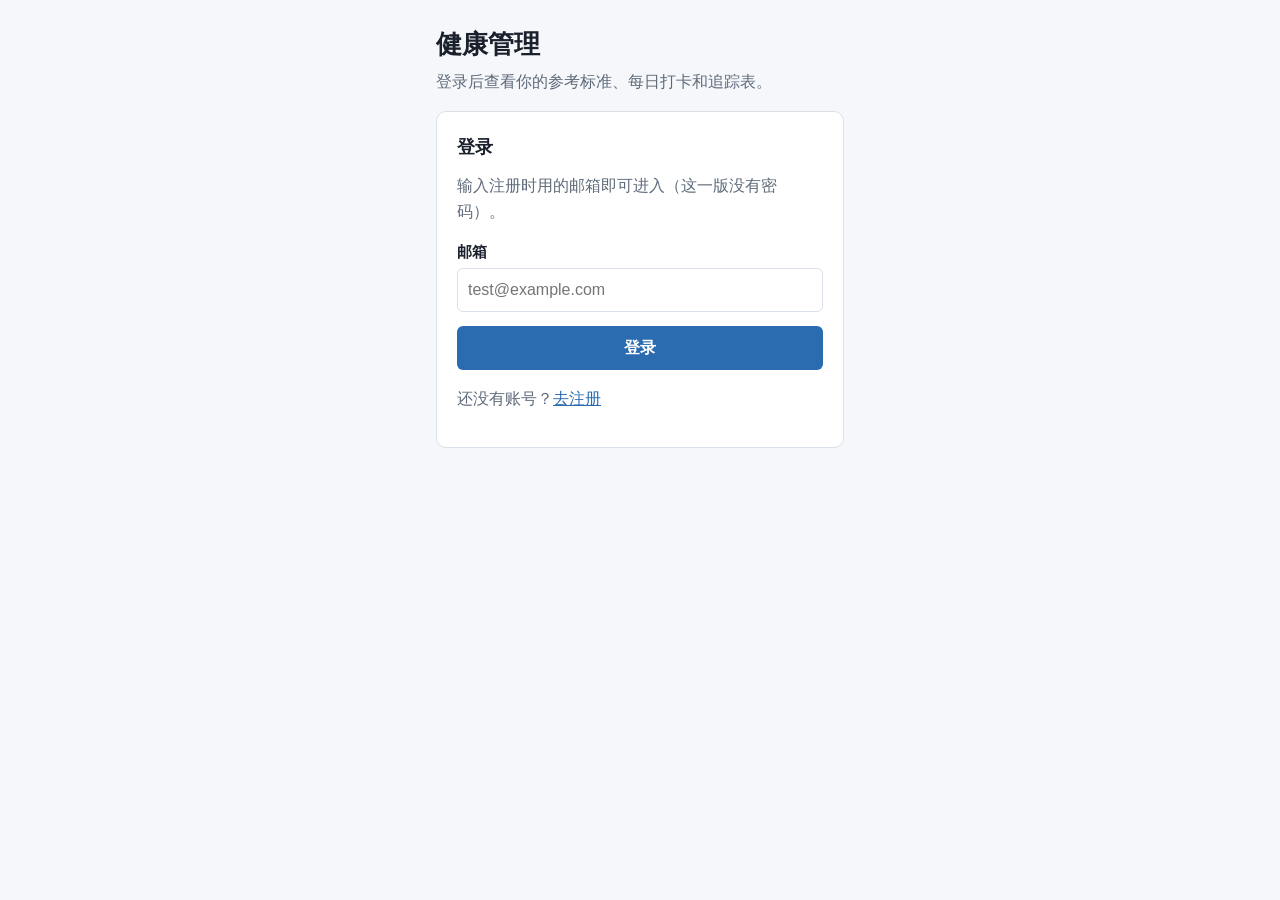
==== health-web/calories.html @ d461f97b "PR-10: 卡路里计算器（食物表、种子数据、计算接口、页面）" ====
<!doctype html>
<html lang="zh-CN">
<head>
  <meta charset="utf-8">
  <meta name="viewport" content="width=device-width, initial-scale=1">
  <title>卡路里计算器 · 健康管理</title>
  <link rel="stylesheet" href="style.css">
</head>
<body>
  <nav id="nav"></nav>

  <main class="wrap">
    <h1>卡路里计算器</h1>
    <p class="sub">输入吃了什么、大概多少克，算出总热量。热量来自数据库里的食物表，数值为约值。</p>
    <div class="alert" id="error" hidden></div>

    <section class="card">
      <form id="calc-form">
        <div id="rows"></div>
        <div class="btn-row">
          <button type="button" class="btn ghost" id="add-row">添加一行</button>
          <button type="submit" class="btn" id="calc-btn">计算</button>
        </div>
      </form>
      <datalist id="food-list"></datalist>
    </section>

    <section class="card" id="result-card" hidden>
      <h2>结果</h2>
      <div class="table-wrap">
        <table>
          <thead><tr><th>输入</th><th>匹配到</th><th>克数</th><th>每 100 g</th><th>热量 (kcal)</th></tr></thead>
          <tbody id="result-rows"></tbody>
        </table>
      </div>
      <p class="alert warn-box" id="unmatched" hidden></p>
      <p class="total">总热量 <strong id="total"></strong> kcal</p>
      <div class="btn-row">
        <button type="button" class="btn" id="to-checkin">填入今天打卡</button>
      </div>
    </section>

    <p class="disclaimer">仅供学习参考，不能替代医生诊断。</p>
  </main>

  <script src="api.js"></script>
  <script>
    const me = requireLogin();
    renderNav("calories.html");
    const $ = id => document.getElementById(id);
    let lastTotal = 0;

    function addRow(name = "", grams = "") {
      const div = document.createElement("div");
      div.className = "row calc-row";
      div.innerHTML = `
        <div class="field"><label>食物</label>
          <input type="text" class="food" list="food-list" maxlength="50" placeholder="如：白饭" required></div>
        <div class="field"><label>克数 (g)</label>
          <input type="number" class="grams" min="1" max="5000" step="any" placeholder="如：150" required></div>
        <div class="field"><label>&nbsp;</label>
          <button type="button" class="link-btn remove">删除这行</button></div>`;
      // 用户输入的值用 .value 赋，不拼进 HTML
      div.querySelector(".food").value = name;
      div.querySelector(".grams").value = grams;
      div.querySelector(".remove").addEventListener("click", () => {
        if ($("rows").children.length > 1) div.remove();
      });
      div.querySelector(".food").addEventListener("input", onFoodInput);
      $("rows").appendChild(div);
    }

    // 防抖：输入停下 300 ms 后再去查，不用每敲一个字就发一次请求
    let timer = null;
    function onFoodInput(event) {
      clearTimeout(timer);
      const q = event.target.value.trim();
      if (!q) return;
      timer = setTimeout(async () => {
        try {
          const foods = await healthApi(`/foods?q=${encodeURIComponent(q)}`);
          const list = $("food-list");
          list.innerHTML = "";
          for (const f of foods) {
            const opt = document.createElement("option");
            opt.value = f.name;
            list.appendChild(opt);
          }
        } catch (e) { /* 补全失败不影响手动输入 */ }
      }, 300);
    }

    $("add-row").addEventListener("click", () => addRow());

    $("calc-form").addEventListener("submit", async (event) => {
      event.preventDefault();
      showError($("error"), "");
      const items = [...$("rows").children].map(row => ({
        name: row.querySelector(".food").value.trim(),
        grams: Number(row.querySelector(".grams").value),
      }));
      $("calc-btn").disabled = true;
      try {
        const r = await healthApi("/calories/calculate", { method: "POST", body: JSON.stringify({ items }) });
        $("result-rows").innerHTML = r.items.map(i => `<tr>
          <td>${esc(i.input)}</td><td>${esc(i.matched)}</td><td>${i.grams}</td>
          <td>${i.kcal_per_100g}</td><td>${i.kcal.toFixed(1)}</td></tr>`).join("");
        const un = $("unmatched");
        un.hidden = r.unmatched.length === 0;
        un.textContent = r.unmatched.length ? `未找到：${r.unmatched.join("、")}（不计入总数）` : "";
        lastTotal = r.total_kcal;
        $("total").textContent = r.total_kcal.toFixed(1);
        $("result-card").hidden = false;
      } catch (e) {
        showError($("error"), e.message);
      } finally {
        $("calc-btn").disabled = false;
      }
    });

    // 把总热量带到仪表盘的"摄入热量"框（仪表盘读取 ?calories= 参数）
    $("to-checkin").addEventListener("click", () => {
      location.href = `dashboard.html?calories=${Math.round(lastTotal)}`;
    });

    addRow();
  </script>
</body>
</html>
---- health-web/style.css ----
/* ============================================================
   style.css —— 所有页面共用的样式
   ============================================================ */

/* CSS 变量：颜色只在这里定义一次，改主题色只改这几行 */
:root {
  --primary: #2b6cb0;
  --primary-dark: #234e82;
  --good: #2f855a;        /* 绿：完成 / 超额（好）*/
  --warn: #c05621;        /* 橙：提醒 */
  --bad: #9b2c2c;         /* 红：没做到 */
  --bg: #f5f7fa;
  --card: #ffffff;
  --text: #1a202c;
  --muted: #5f6b7a;
  --border: #d9e0e8;
}

* { box-sizing: border-box; }

body {
  margin: 0;
  background: var(--bg);
  color: var(--text);
  font: 16px/1.6 -apple-system, "PingFang SC", "Microsoft YaHei", "Segoe UI", sans-serif;
}

/* 居中布局：内容最宽 960px，左右自动留白 */
.wrap { max-width: 960px; margin: 0 auto; padding: 24px 16px 48px; }
.narrow { max-width: 440px; }

h1 { font-size: 1.6rem; margin: 0 0 4px; }
h2 { font-size: 1.15rem; margin: 0 0 12px; }
.sub { color: var(--muted); margin: 0 0 16px; }
a { color: var(--primary); }

/* ---- 导航栏：flex 横向排列 ---- */
#nav { background: var(--card); border-bottom: 1px solid var(--border); }
.nav-inner {
  max-width: 960px; margin: 0 auto; padding: 10px 16px;
  display: flex; align-items: center; gap: 16px; flex-wrap: wrap;
}
.brand { font-weight: 700; color: var(--primary); }
.nav-links { display: flex; gap: 14px; flex: 1; flex-wrap: wrap; }
.nav-links a { text-decoration: none; color: var(--muted); padding: 2px 0; }
.nav-links a.active { color: var(--primary); border-bottom: 2px solid var(--primary); }
.who { color: var(--muted); font-size: 0.95rem; }
.link-btn {
  background: none; border: 0; color: var(--primary); cursor: pointer;
  font: inherit; padding: 0; text-decoration: underline;
}

/* ---- 卡片 ---- */
.card {
  background: var(--card); border: 1px solid var(--border); border-radius: 10px;
  padding: 20px; margin-bottom: 20px;
}

/* ---- 表单 ---- */
.field { margin-bottom: 14px; }
label { display: block; font-weight: 600; margin-bottom: 4px; font-size: 0.95rem; }
.opt { font-weight: 400; color: var(--muted); }
input, select, textarea {
  width: 100%; padding: 8px 10px; font: inherit;
  border: 1px solid var(--border); border-radius: 6px; background: #fff;
}
input:focus, select:focus, textarea:focus {
  outline: 2px solid var(--primary); outline-offset: 1px;
}
.hint { color: var(--muted); font-size: 0.85rem; margin-top: 2px; }

/* 表单里并排的字段：窄屏自动换行 */
.row { display: grid; grid-template-columns: repeat(auto-fit, minmax(180px, 1fr)); gap: 0 16px; }

.btn {
  background: var(--primary); color: #fff; border: 0; border-radius: 6px;
  padding: 9px 18px; font: inherit; font-weight: 600; cursor: pointer;
}
.btn:hover { background: var(--primary-dark); }
.btn:disabled { opacity: 0.6; cursor: not-allowed; }
.btn.block { width: 100%; }
.btn.danger { background: var(--bad); }
.btn.ghost { background: transparent; color: var(--primary); border: 1px solid var(--primary); }
.btn-row { display: flex; gap: 12px; flex-wrap: wrap; margin-top: 8px; }

/* ---- 提示区（错误 / 成功）---- */
.alert {
  padding: 10px 14px; border-radius: 6px; margin-bottom: 14px;
  background: #fff5f5; border: 1px solid #feb2b2; color: var(--bad);
}
.alert.ok { background: #f0fff4; border-color: #9ae6b4; color: var(--good); }

/* ---- 徽章：颜色 + 文字一起表达含义（不只靠颜色）---- */
.badge {
  display: inline-block; padding: 1px 10px; border-radius: 999px;
  font-size: 0.85rem; font-weight: 600; white-space: nowrap;
}
.badge.good { background: #c6f6d5; color: #22543d; }
.badge.warn { background: #feebc8; color: #7b341e; }
.badge.bad  { background: #fed7d7; color: #742a2a; }
.badge.none { background: #edf2f7; color: var(--muted); }

/* ---- 卡片网格：自动按宽度排成 1~3 列 ---- */
.grid { display: grid; grid-template-columns: repeat(auto-fit, minmax(240px, 1fr)); gap: 16px; }
.stat { background: #f8fafc; border: 1px solid var(--border); border-radius: 8px; padding: 12px 14px; }
.stat .label { color: var(--muted); font-size: 0.85rem; }
.stat .value { font-size: 1.4rem; font-weight: 700; }
.stat .note { color: var(--muted); font-size: 0.85rem; }

/* ---- 表格：外面套一层可横向滚动的盒子，窄屏时只有表格滚动，整页不滚 ---- */
.table-wrap { overflow-x: auto; }
table { border-collapse: collapse; width: 100%; min-width: 640px; }
th, td { padding: 8px 10px; border-bottom: 1px solid var(--border); text-align: left; white-space: nowrap; }
th { color: var(--muted); font-weight: 600; font-size: 0.9rem; }
tbody tr { cursor: pointer; }
tbody tr:hover { background: #f1f5f9; }

.disclaimer { color: var(--muted); font-size: 0.85rem; margin-top: 12px; }
.muted { color: var(--muted); }

/* ---- 手机适配 ---- */
@media (max-width: 640px) {
  h1 { font-size: 1.35rem; }
  .card { padding: 16px; }
  .nav-inner { gap: 10px; }
}

/* 参考标准里的小字依据（带链接） */
.evidence { display: block; margin-top: 4px; color: var(--muted); font-size: 0.75rem; line-height: 1.4; }
.evidence a { color: inherit; text-decoration: underline; }

/* 周期报告 */
.status-bar { background: #ebf8ff; border-radius: 8px; padding: 10px 14px; margin: 0 0 16px; }
.chart-box { position: relative; height: 260px; margin-bottom: 20px; }

/* 卡路里计算器 */
.calc-row { align-items: end; }
.warn-box { background: #fffbeb; border-color: #f6e05e; color: #744210; }
.total { font-size: 1.1rem; margin: 12px 0; }
.total strong { font-size: 1.6rem; }
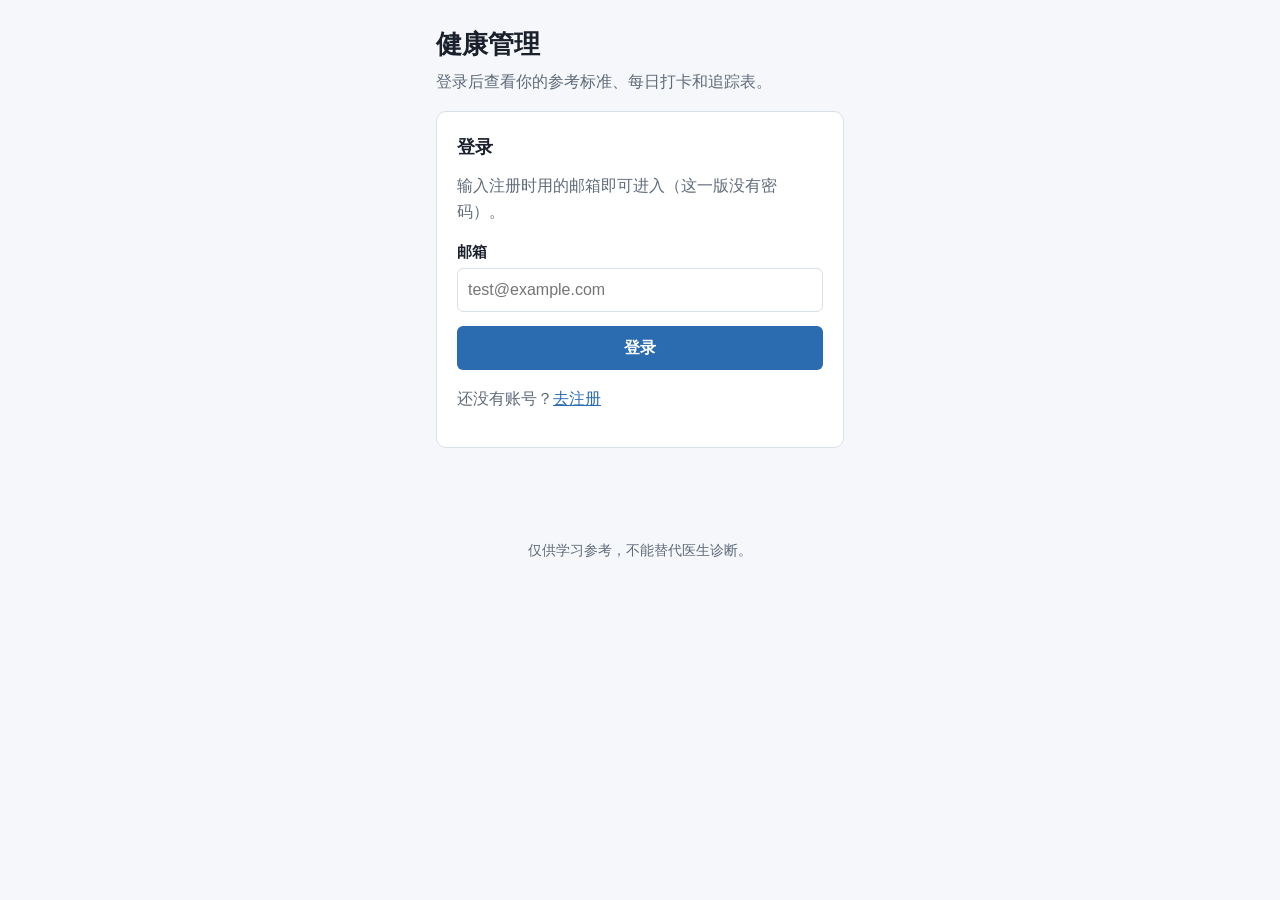
==== commit 78b55a5c: "PR-11: 收尾（页脚免责声明、冒烟测试、README、同步计划书）" ====
--- a/health-web/calories.html
+++ b/health-web/calories.html
@@ -40,7 +40,6 @@
       </div>
     </section>
 
-    <p class="disclaimer">仅供学习参考，不能替代医生诊断。</p>
   </main>
 
   <script src="api.js"></script>
@@ -125,5 +124,6 @@
 
     addRow();
   </script>
+  <footer class="site-footer">仅供学习参考，不能替代医生诊断。</footer>
 </body>
 </html>
--- a/health-web/style.css
+++ b/health-web/style.css
@@ -138,3 +138,6 @@
 .warn-box { background: #fffbeb; border-color: #f6e05e; color: #744210; }
 .total { font-size: 1.1rem; margin: 12px 0; }
 .total strong { font-size: 1.6rem; }
+
+/* 每页底部的免责声明 */
+.site-footer { text-align: center; color: var(--muted); font-size: 0.85rem; padding: 24px 16px; }
